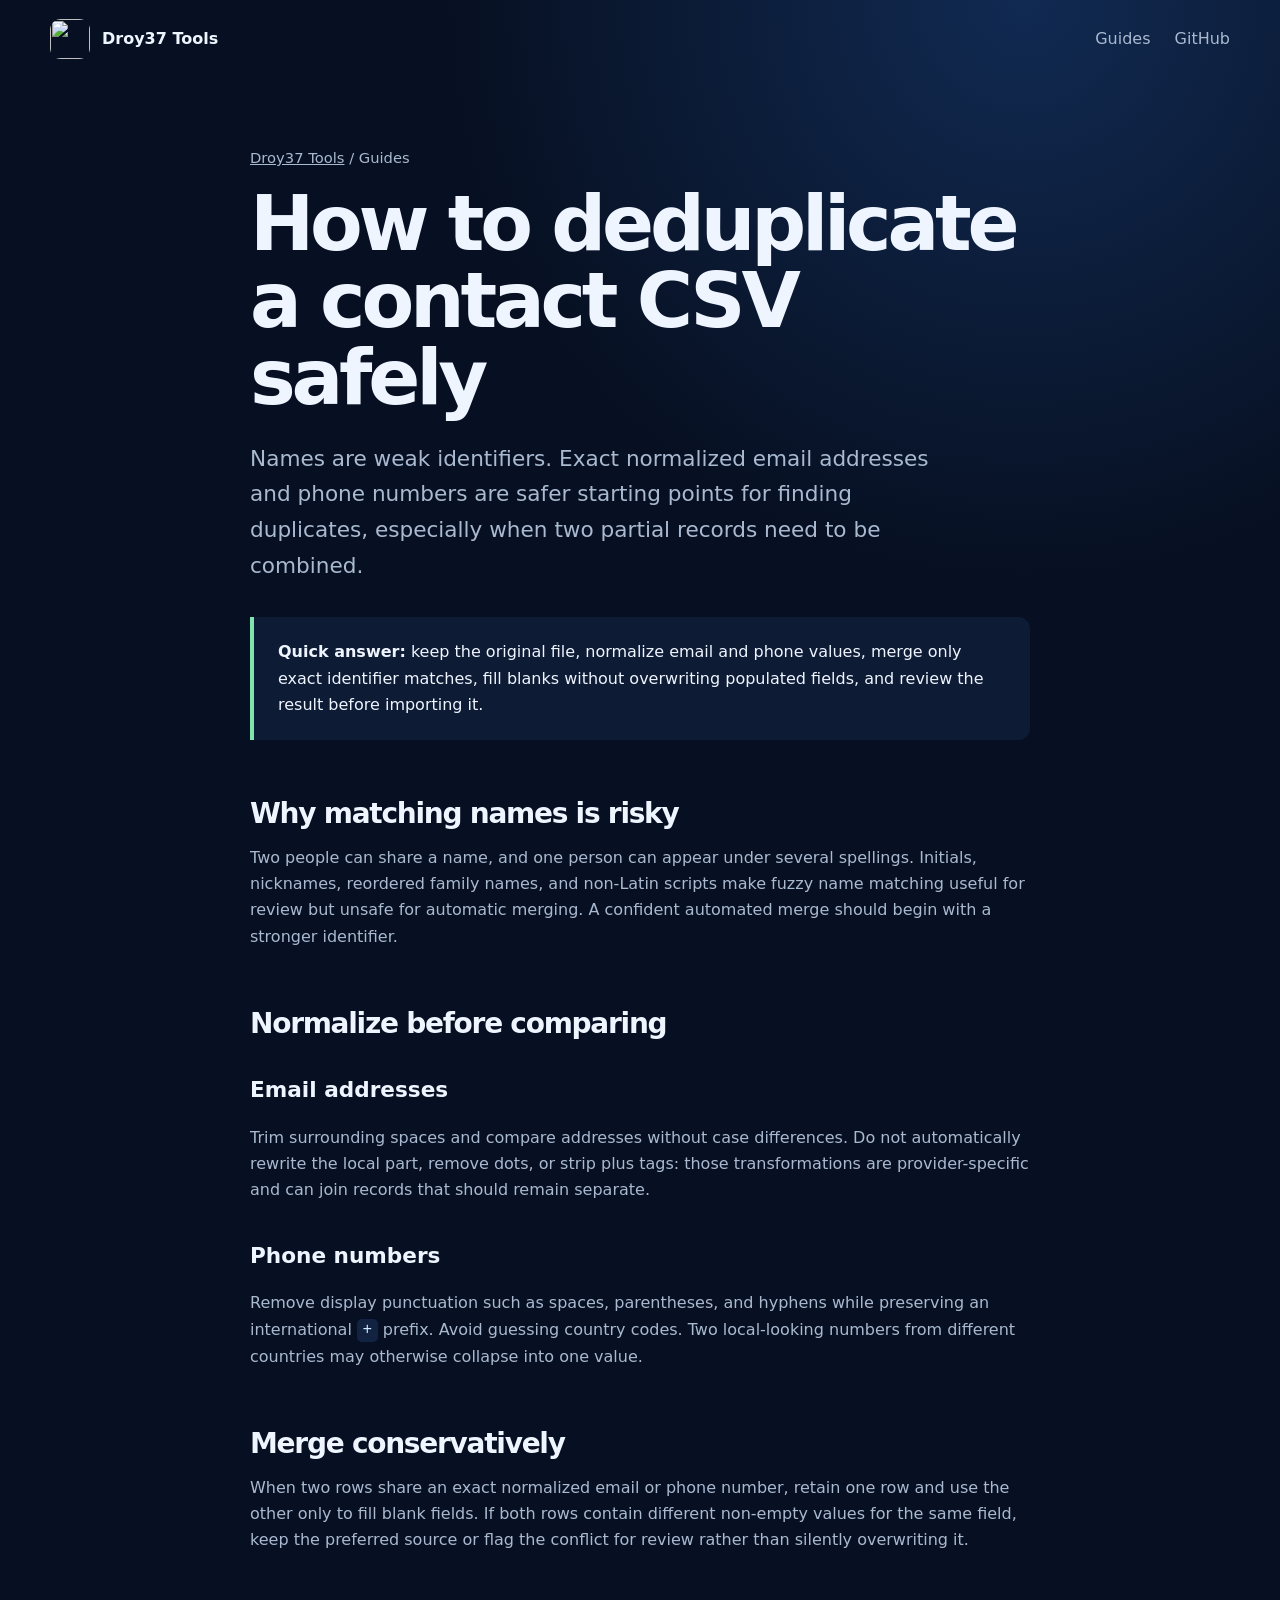
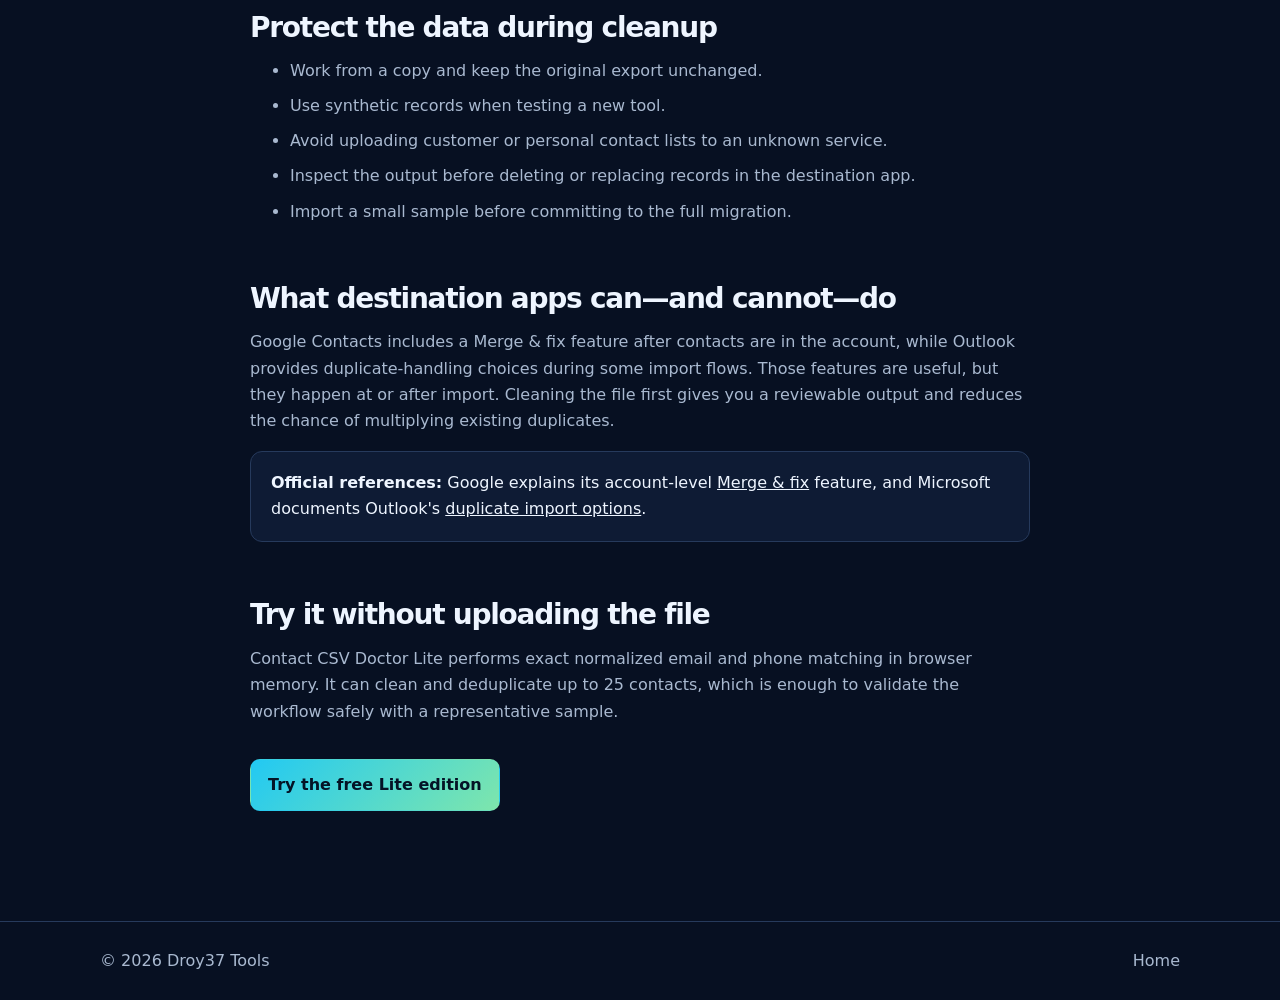
==== guides/deduplicate-contact-csv/index.html @ afc52a99 "Launch Droy37 Tools brand site" ====
<!doctype html>
<html lang="en">
<head>
  <meta charset="utf-8">
  <meta name="viewport" content="width=device-width,initial-scale=1">
  <title>How to Deduplicate a Contact CSV Safely and Offline</title>
  <meta name="description" content="A safe workflow for removing duplicate contacts from CSV files using normalized email and phone values without uploading private contact data.">
  <link rel="canonical" href="https://droy37-tools.github.io/guides/deduplicate-contact-csv/">
  <link rel="stylesheet" href="/style.css">
</head>
<body>
  <header class="site-header"><a class="brand" href="/"><img src="https://github.com/Droy37-Tools.png?size=96" width="40" height="40" alt=""><span>Droy37 Tools</span></a><nav aria-label="Primary"><a href="/#guides">Guides</a><a href="https://github.com/Droy37-Tools">GitHub</a></nav></header>
  <main class="article wrap">
    <div class="breadcrumbs"><a href="/">Droy37 Tools</a> / Guides</div>
    <h1>How to deduplicate a contact CSV safely</h1>
    <p class="lede">Names are weak identifiers. Exact normalized email addresses and phone numbers are safer starting points for finding duplicates, especially when two partial records need to be combined.</p>
    <div class="answer"><strong>Quick answer:</strong> keep the original file, normalize email and phone values, merge only exact identifier matches, fill blanks without overwriting populated fields, and review the result before importing it.</div>

    <h2>Why matching names is risky</h2>
    <p>Two people can share a name, and one person can appear under several spellings. Initials, nicknames, reordered family names, and non-Latin scripts make fuzzy name matching useful for review but unsafe for automatic merging. A confident automated merge should begin with a stronger identifier.</p>

    <h2>Normalize before comparing</h2>
    <h3>Email addresses</h3>
    <p>Trim surrounding spaces and compare addresses without case differences. Do not automatically rewrite the local part, remove dots, or strip plus tags: those transformations are provider-specific and can join records that should remain separate.</p>
    <h3>Phone numbers</h3>
    <p>Remove display punctuation such as spaces, parentheses, and hyphens while preserving an international <code>+</code> prefix. Avoid guessing country codes. Two local-looking numbers from different countries may otherwise collapse into one value.</p>

    <h2>Merge conservatively</h2>
    <p>When two rows share an exact normalized email or phone number, retain one row and use the other only to fill blank fields. If both rows contain different non-empty values for the same field, keep the preferred source or flag the conflict for review rather than silently overwriting it.</p>

    <h2>Protect the data during cleanup</h2>
    <ul>
      <li>Work from a copy and keep the original export unchanged.</li>
      <li>Use synthetic records when testing a new tool.</li>
      <li>Avoid uploading customer or personal contact lists to an unknown service.</li>
      <li>Inspect the output before deleting or replacing records in the destination app.</li>
      <li>Import a small sample before committing to the full migration.</li>
    </ul>

    <h2>What destination apps can—and cannot—do</h2>
    <p>Google Contacts includes a Merge &amp; fix feature after contacts are in the account, while Outlook provides duplicate-handling choices during some import flows. Those features are useful, but they happen at or after import. Cleaning the file first gives you a reviewable output and reduces the chance of multiplying existing duplicates.</p>
    <div class="note"><strong>Official references:</strong> Google explains its account-level <a href="https://support.google.com/contacts/answer/7078226">Merge &amp; fix</a> feature, and Microsoft documents Outlook's <a href="https://support.microsoft.com/en-us/outlook/people/import-or-export-contacts-in-outlook-using-a-csv-file">duplicate import options</a>.</div>

    <h2>Try it without uploading the file</h2>
    <p>Contact CSV Doctor Lite performs exact normalized email and phone matching in browser memory. It can clean and deduplicate up to 25 contacts, which is enough to validate the workflow safely with a representative sample.</p>
    <a class="button primary" href="https://droy37-tools.github.io/contact-csv-doctor/lite/">Try the free Lite edition</a>
  </main>
  <footer><div class="wrap"><span>© 2026 Droy37 Tools</span><a href="/">Home</a></div></footer>
</body>
</html>
---- style.css ----
:root{color-scheme:dark;--bg:#071022;--panel:#0e1b34;--panel2:#122341;--text:#eef5ff;--muted:#a9b9d0;--line:#263a5c;--cyan:#22c9f3;--mint:#7ee6ac;--max:1080px}*{box-sizing:border-box}html{scroll-behavior:smooth}body{margin:0;background:radial-gradient(circle at 80% 0,#112a52 0,transparent 36rem),var(--bg);color:var(--text);font:16px/1.65 system-ui,-apple-system,"Segoe UI",sans-serif}a{color:inherit}.wrap{width:min(var(--max),calc(100% - 40px));margin-inline:auto}.site-header{width:min(1180px,calc(100% - 32px));height:78px;margin:auto;display:flex;align-items:center;justify-content:space-between}.brand{display:flex;align-items:center;gap:12px;text-decoration:none;font-weight:750}.brand img{border-radius:11px}.site-header nav{display:flex;gap:24px}.site-header nav a,footer a{color:var(--muted);text-decoration:none}.site-header nav a:hover,footer a:hover{color:var(--text)}.hero{padding:96px 0 112px}.eyebrow{color:var(--cyan);font-size:.78rem;font-weight:800;letter-spacing:.14em;text-transform:uppercase}.hero h1{max-width:820px;margin:12px 0 24px;font-size:clamp(3.25rem,9vw,7.4rem);line-height:.91;letter-spacing:-.065em}.lede{max-width:680px;color:var(--muted);font-size:clamp(1.08rem,2vw,1.35rem)}.actions{display:flex;flex-wrap:wrap;gap:12px;margin-top:32px}.button{display:inline-block;border:1px solid var(--line);border-radius:10px;padding:12px 17px;text-decoration:none;font-weight:750}.button:hover{border-color:var(--cyan)}.button.primary{border-color:transparent;background:linear-gradient(135deg,var(--cyan),var(--mint));color:#041326}.trust{display:flex;flex-wrap:wrap;gap:26px;margin:32px 0 0;padding:0;color:var(--muted);list-style:none}.trust li::before{content:"✓";margin-right:8px;color:var(--mint);font-weight:900}.product{display:grid;grid-template-columns:.9fr 1.1fr;gap:54px;align-items:center;padding:72px;border:1px solid var(--line);border-radius:26px;background:linear-gradient(145deg,var(--panel),#0a152b)}h2{margin:.25em 0;font-size:clamp(2rem,5vw,3.5rem);line-height:1.05;letter-spacing:-.045em}h3{font-size:1.35rem;line-height:1.2}.product p,.card p,.article p,.article li{color:var(--muted)}.text-link{color:var(--mint);font-weight:750;text-underline-offset:4px}.preview{display:block}.preview img{display:block;width:100%;border:1px solid var(--line);border-radius:16px;box-shadow:0 24px 70px #0008}.guides{padding:120px 0}.card-grid{display:grid;grid-template-columns:repeat(3,1fr);gap:16px;margin-top:36px}.card{min-height:245px;padding:28px;border:1px solid var(--line);border-radius:18px;background:var(--panel);text-decoration:none;transition:.18s transform,.18s border-color}.card:hover{transform:translateY(-3px);border-color:var(--cyan)}.card span{color:var(--cyan);font-size:.78rem;font-weight:800;text-transform:uppercase}.article{max-width:780px;padding:68px 0 110px}.breadcrumbs{color:var(--muted);font-size:.92rem}.breadcrumbs a{color:var(--muted)}.article h1{margin:16px 0 24px;font-size:clamp(2.5rem,7vw,4.8rem);line-height:1;letter-spacing:-.055em}.article h2{margin-top:2.1em;font-size:1.75rem}.article h3{margin-top:1.8em}.article li{margin:.55em 0}.answer{margin:34px 0;padding:22px 24px;border-left:4px solid var(--mint);background:var(--panel);border-radius:0 12px 12px 0}.note{padding:18px 20px;border:1px solid var(--line);border-radius:12px;background:var(--panel)}code{padding:.15em .35em;border-radius:5px;background:var(--panel2);color:#ccecff}.article .button{margin-top:18px}footer{border-top:1px solid var(--line);color:var(--muted)}footer .wrap{display:flex;justify-content:space-between;padding:26px 0}@media(max-width:760px){.hero{padding:62px 0 82px}.product{grid-template-columns:1fr;padding:30px;gap:28px}.card-grid{grid-template-columns:1fr}.guides{padding:84px 0}.site-header nav a:first-child{display:none}}
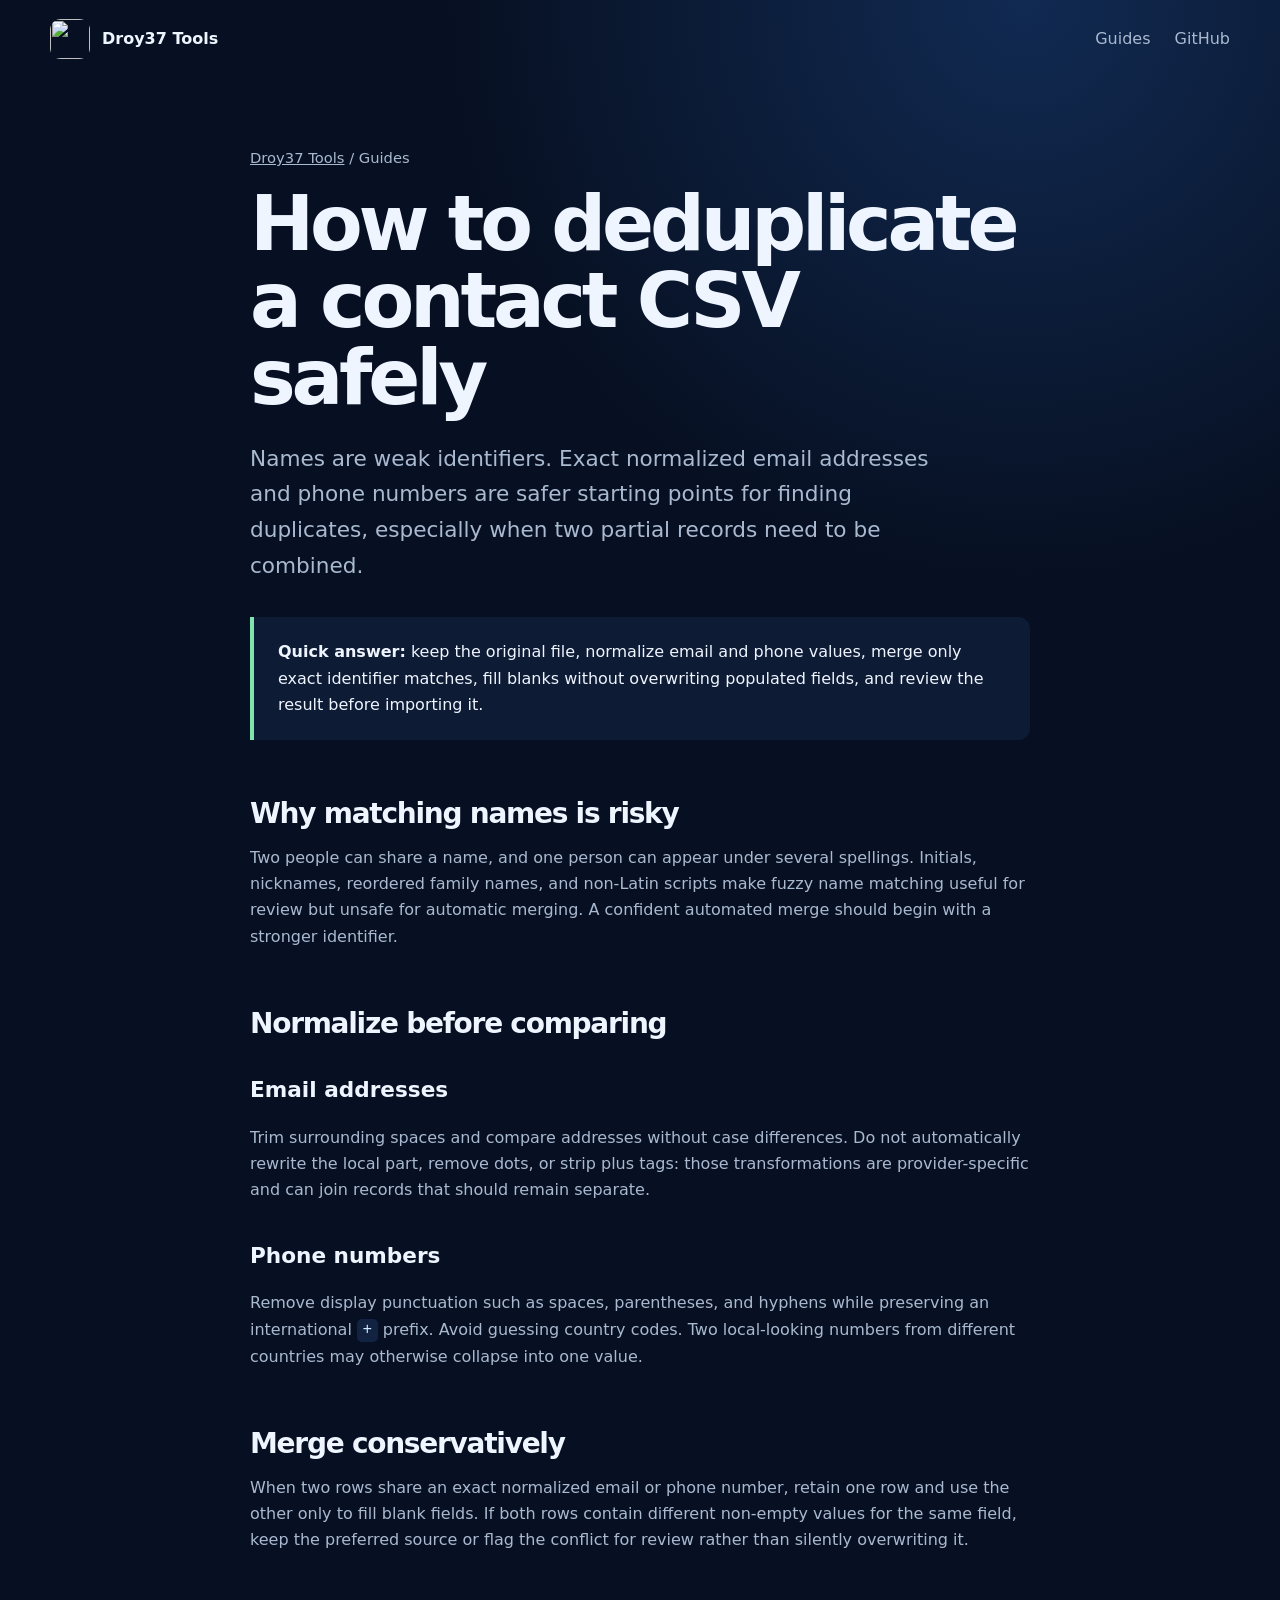
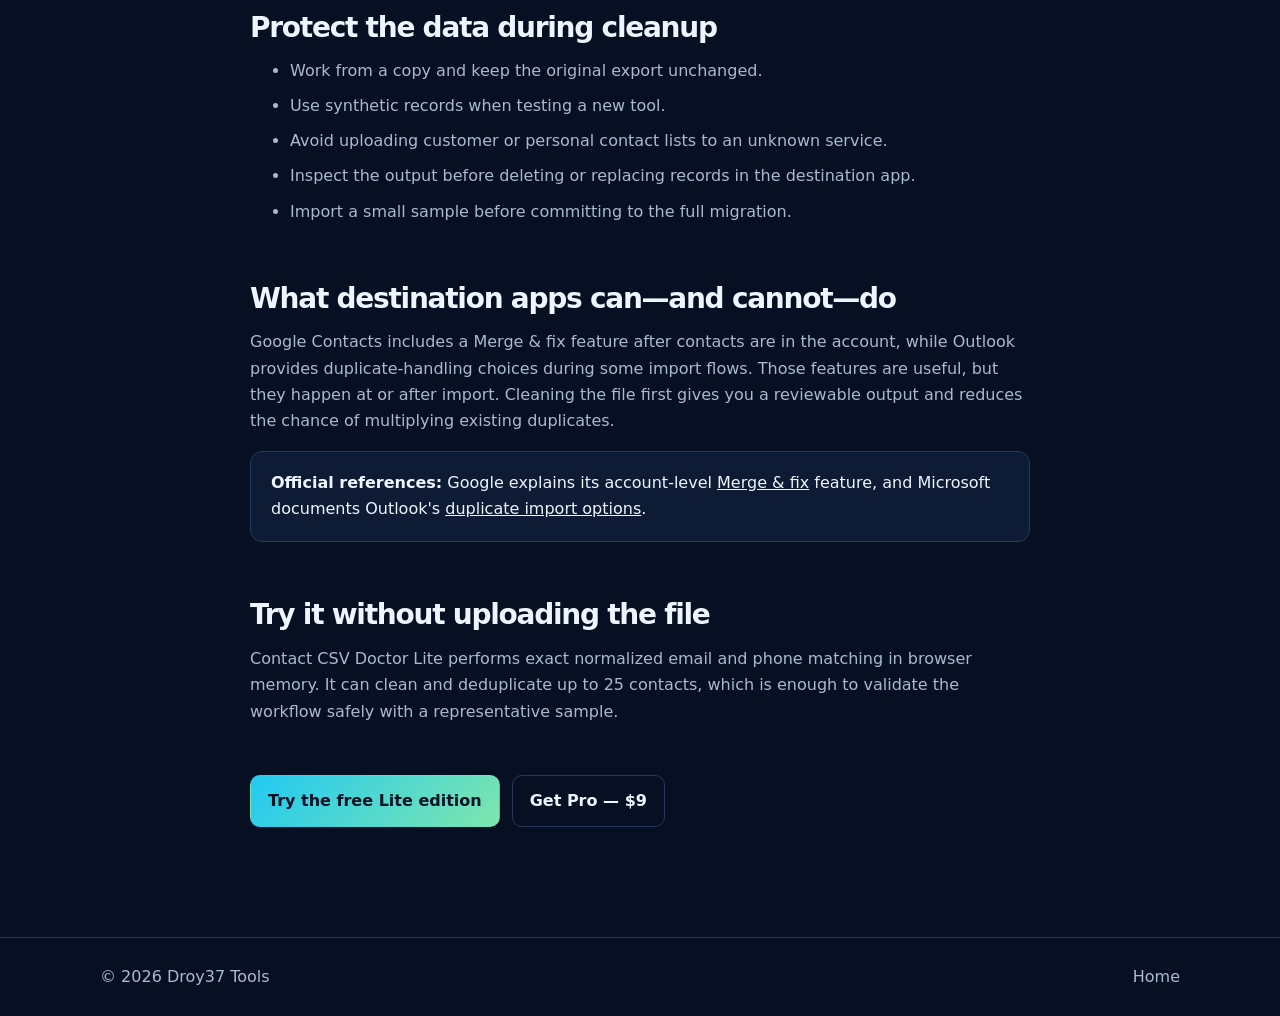
==== commit f29ef2d3: "Add live Pro purchase links" ====
--- a/guides/deduplicate-contact-csv/index.html
+++ b/guides/deduplicate-contact-csv/index.html
@@ -43,7 +43,7 @@
 
     <h2>Try it without uploading the file</h2>
     <p>Contact CSV Doctor Lite performs exact normalized email and phone matching in browser memory. It can clean and deduplicate up to 25 contacts, which is enough to validate the workflow safely with a representative sample.</p>
-    <a class="button primary" href="https://droy37-tools.github.io/contact-csv-doctor/lite/">Try the free Lite edition</a>
+    <div class="actions"><a class="button primary" href="https://droy37-tools.github.io/contact-csv-doctor/lite/">Try the free Lite edition</a><a class="button" href="https://ko-fi.com/s/b82ea523ce">Get Pro — $9</a></div>
   </main>
   <footer><div class="wrap"><span>© 2026 Droy37 Tools</span><a href="/">Home</a></div></footer>
 </body>
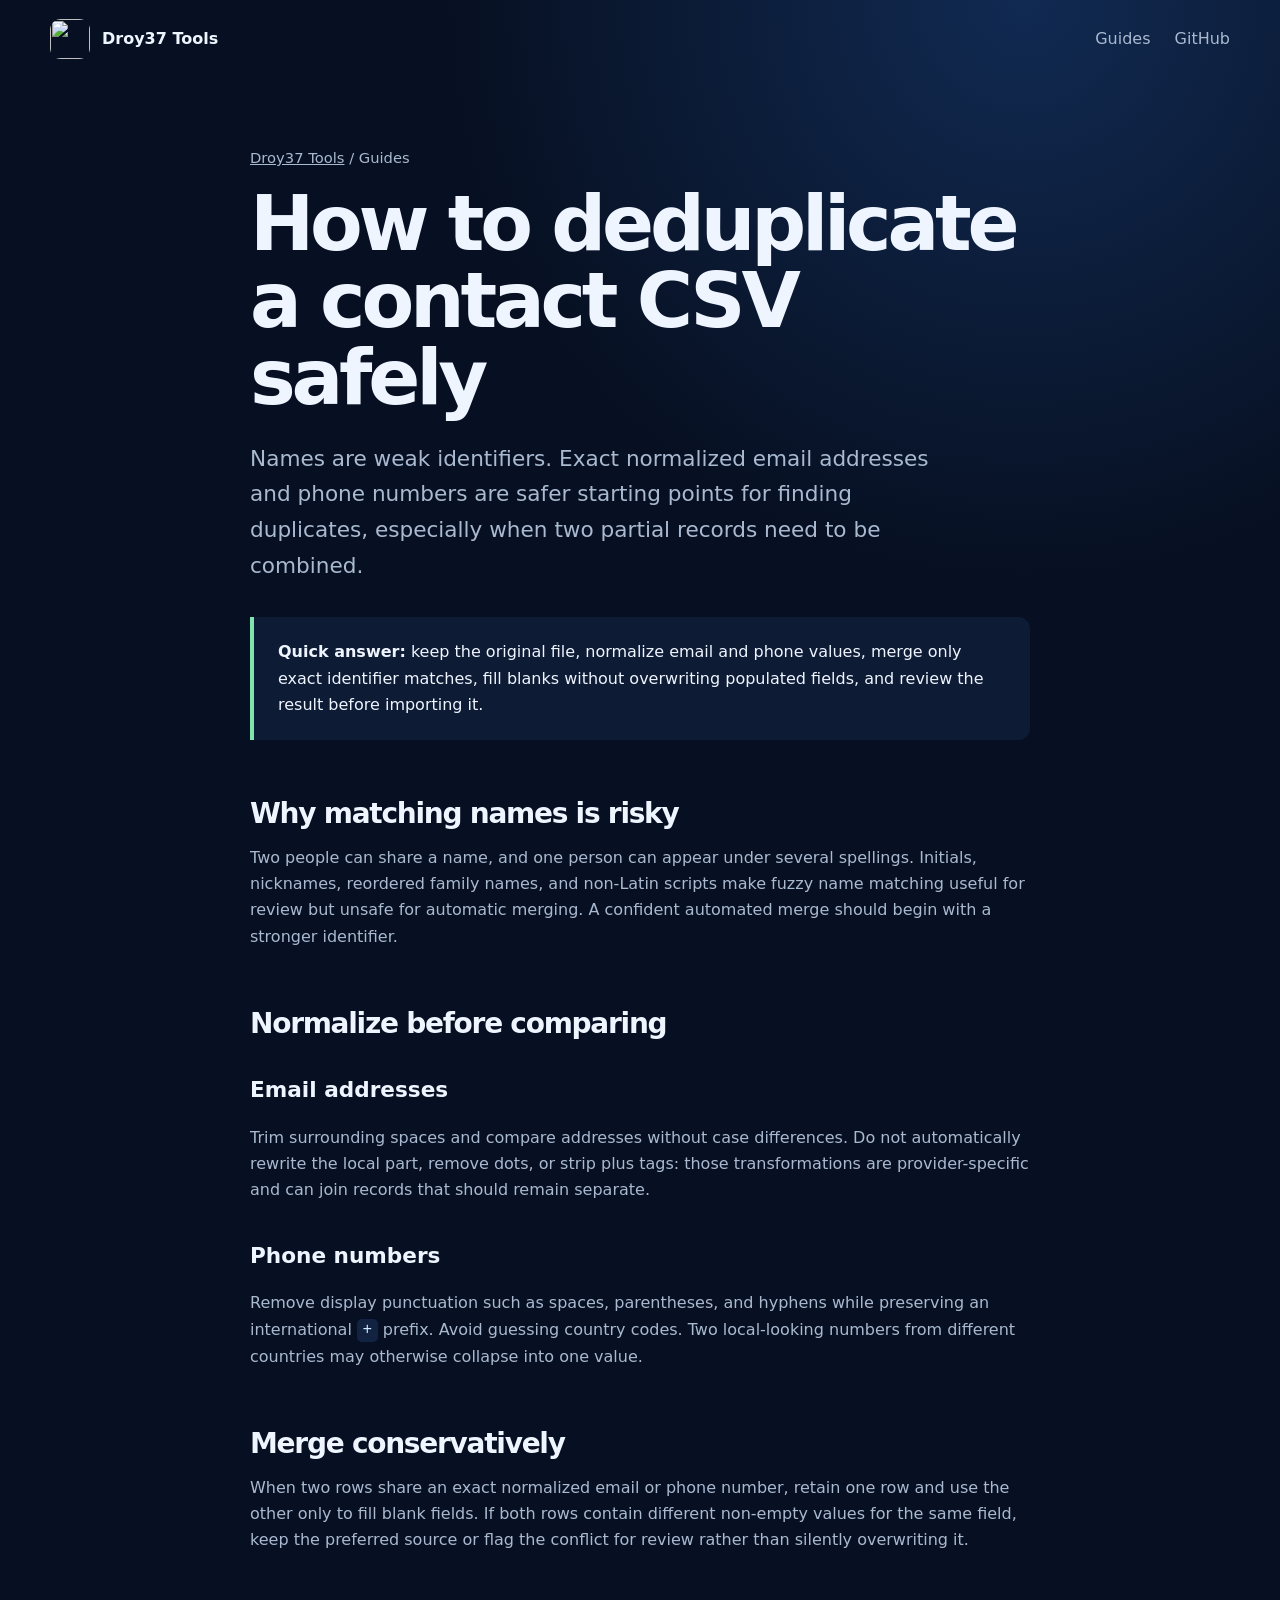
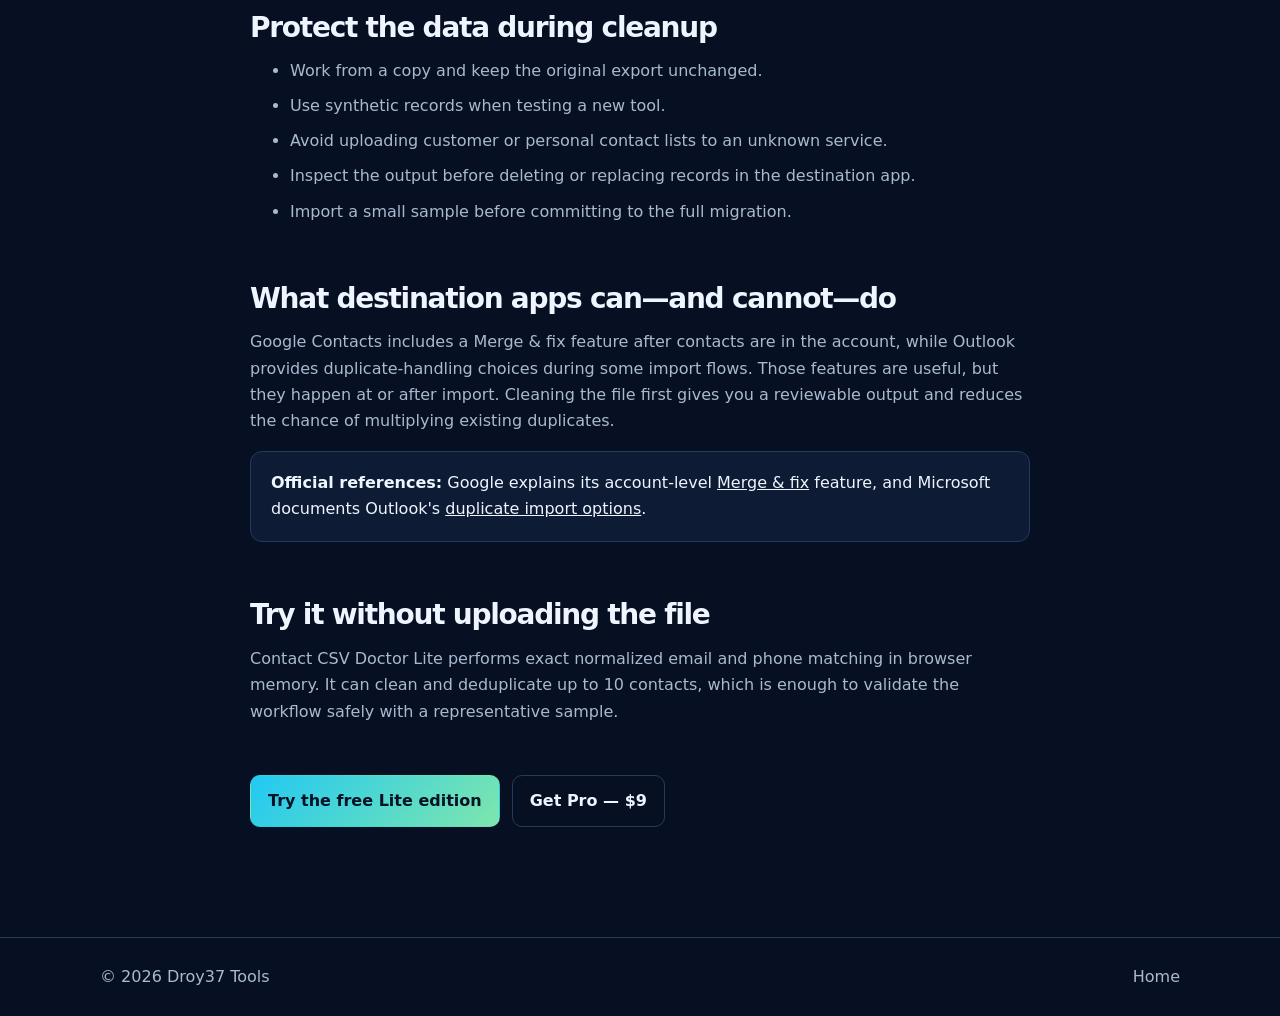
==== commit cee768e3: "Update Lite sample limit" ====
--- a/guides/deduplicate-contact-csv/index.html
+++ b/guides/deduplicate-contact-csv/index.html
@@ -42,7 +42,7 @@
     <div class="note"><strong>Official references:</strong> Google explains its account-level <a href="https://support.google.com/contacts/answer/7078226">Merge &amp; fix</a> feature, and Microsoft documents Outlook's <a href="https://support.microsoft.com/en-us/outlook/people/import-or-export-contacts-in-outlook-using-a-csv-file">duplicate import options</a>.</div>
 
     <h2>Try it without uploading the file</h2>
-    <p>Contact CSV Doctor Lite performs exact normalized email and phone matching in browser memory. It can clean and deduplicate up to 25 contacts, which is enough to validate the workflow safely with a representative sample.</p>
+    <p>Contact CSV Doctor Lite performs exact normalized email and phone matching in browser memory. It can clean and deduplicate up to 10 contacts, which is enough to validate the workflow safely with a representative sample.</p>
     <div class="actions"><a class="button primary" href="https://droy37-tools.github.io/contact-csv-doctor/lite/">Try the free Lite edition</a><a class="button" href="https://ko-fi.com/s/b82ea523ce">Get Pro — $9</a></div>
   </main>
   <footer><div class="wrap"><span>© 2026 Droy37 Tools</span><a href="/">Home</a></div></footer>
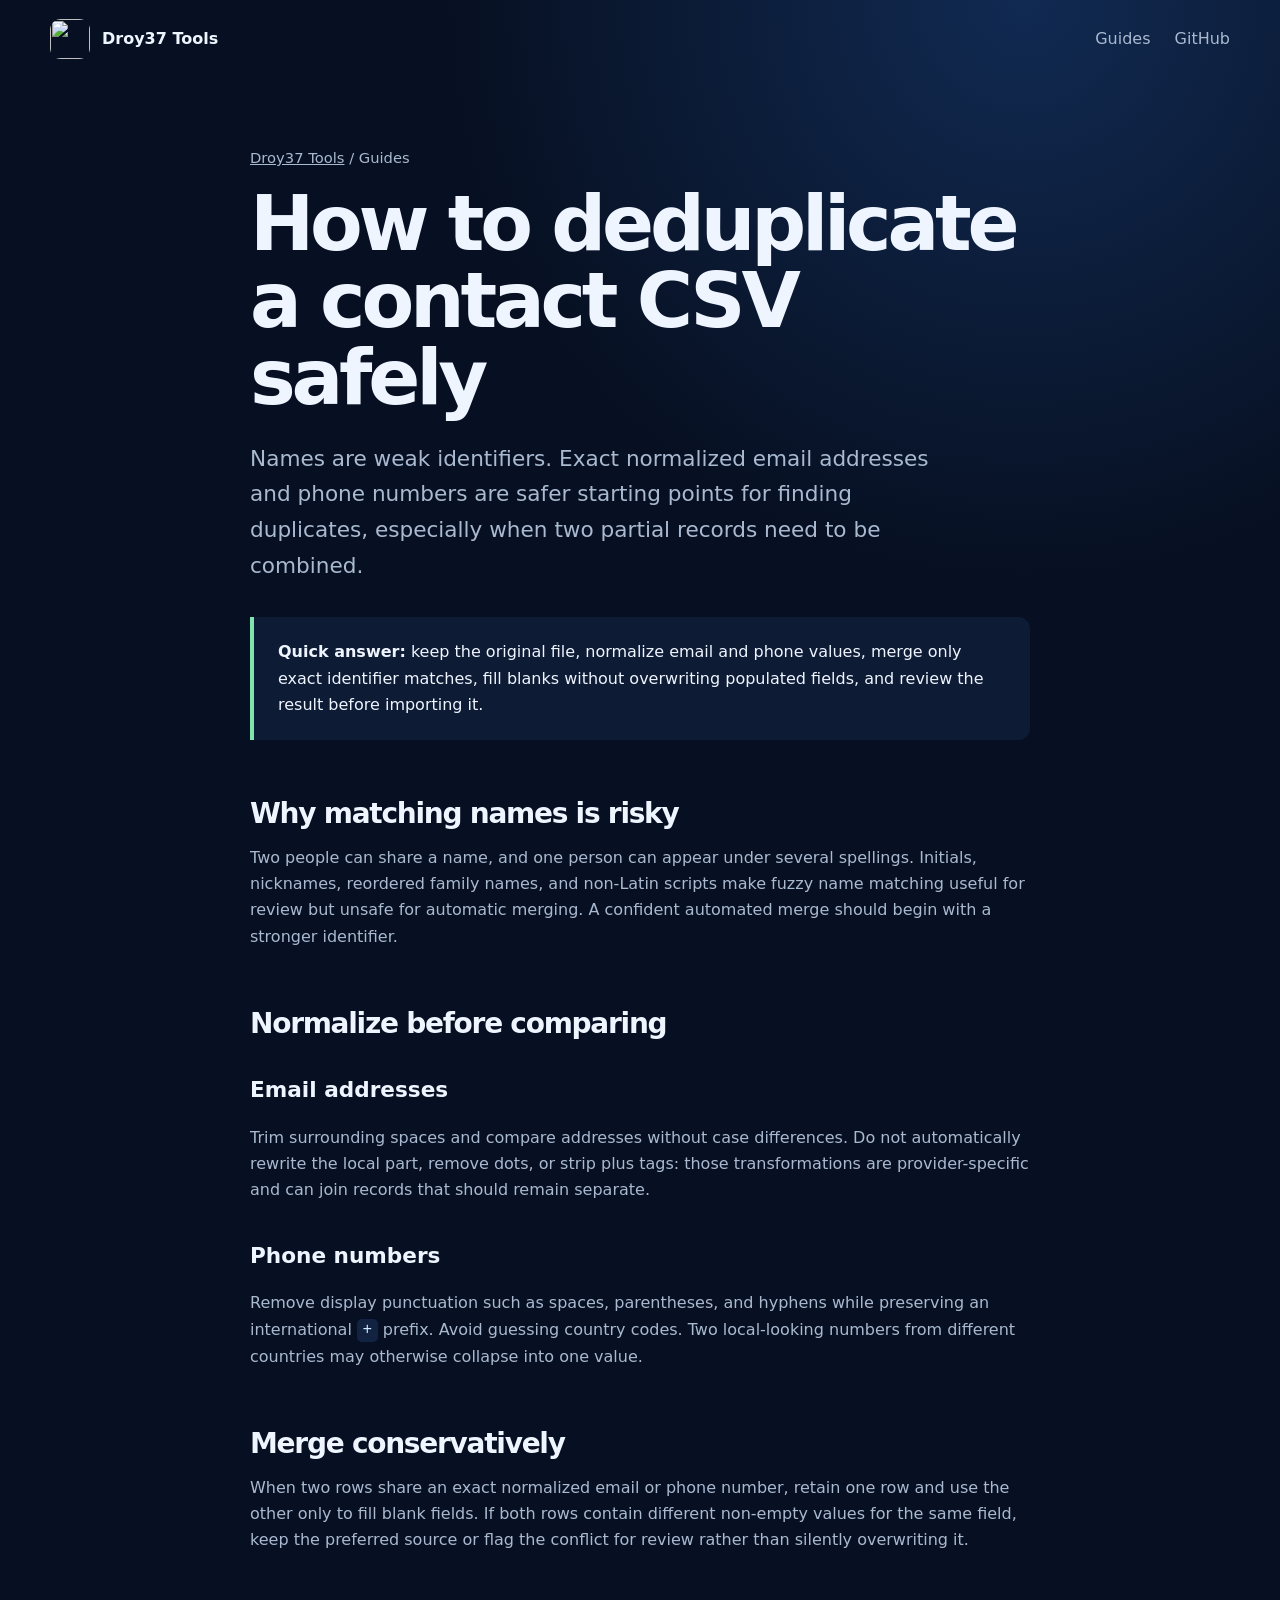
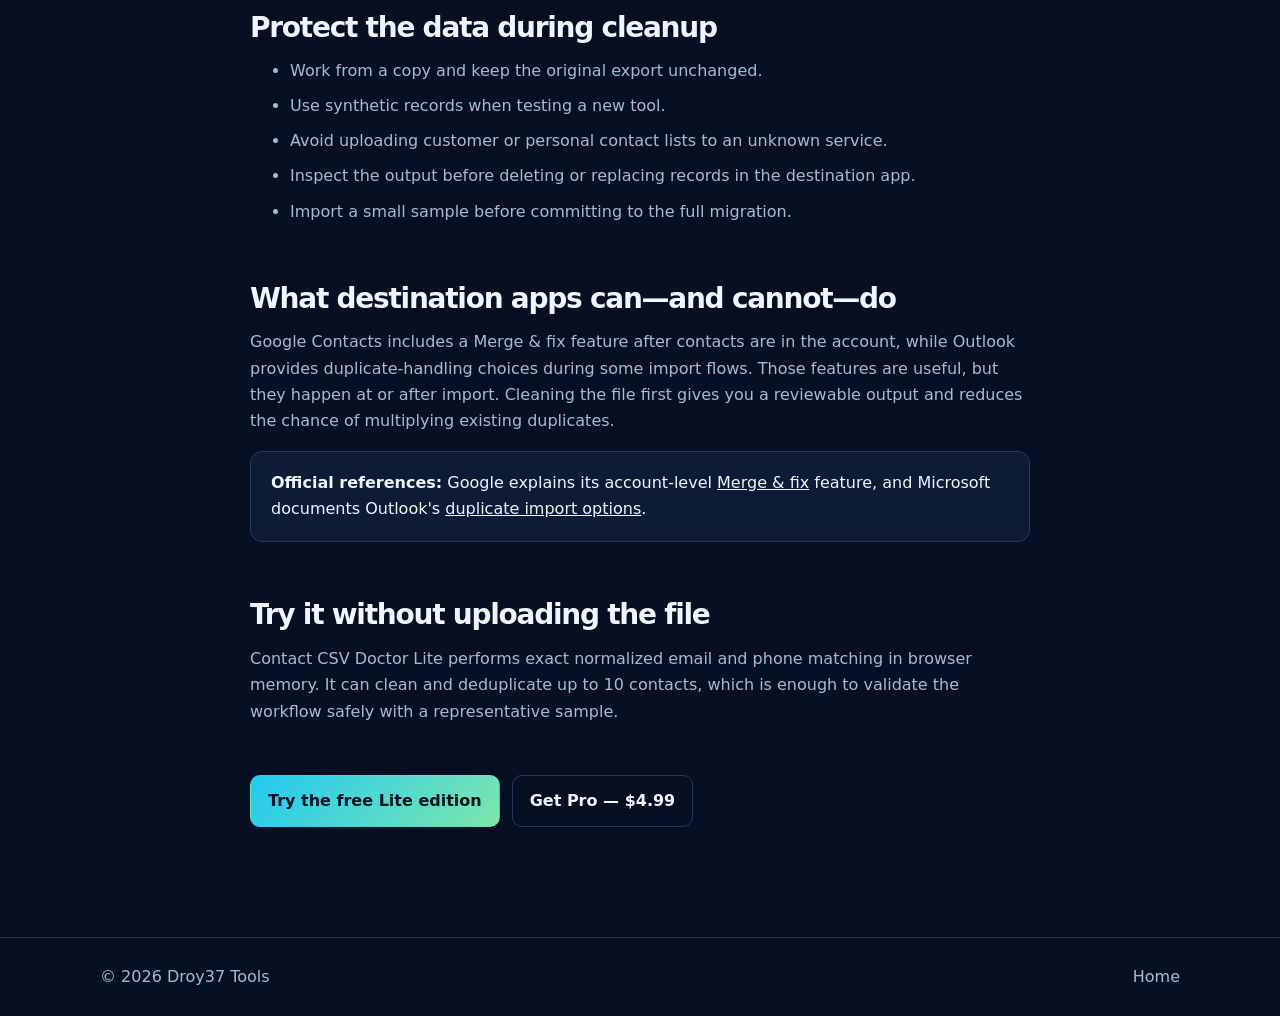
==== commit bf9e507a: "Set Pro launch price to 4.99" ====
--- a/guides/deduplicate-contact-csv/index.html
+++ b/guides/deduplicate-contact-csv/index.html
@@ -43,7 +43,7 @@
 
     <h2>Try it without uploading the file</h2>
     <p>Contact CSV Doctor Lite performs exact normalized email and phone matching in browser memory. It can clean and deduplicate up to 10 contacts, which is enough to validate the workflow safely with a representative sample.</p>
-    <div class="actions"><a class="button primary" href="https://droy37-tools.github.io/contact-csv-doctor/lite/">Try the free Lite edition</a><a class="button" href="https://ko-fi.com/s/b82ea523ce">Get Pro — $9</a></div>
+    <div class="actions"><a class="button primary" href="https://droy37-tools.github.io/contact-csv-doctor/lite/">Try the free Lite edition</a><a class="button" href="https://ko-fi.com/s/b82ea523ce">Get Pro — $4.99</a></div>
   </main>
   <footer><div class="wrap"><span>© 2026 Droy37 Tools</span><a href="/">Home</a></div></footer>
 </body>
